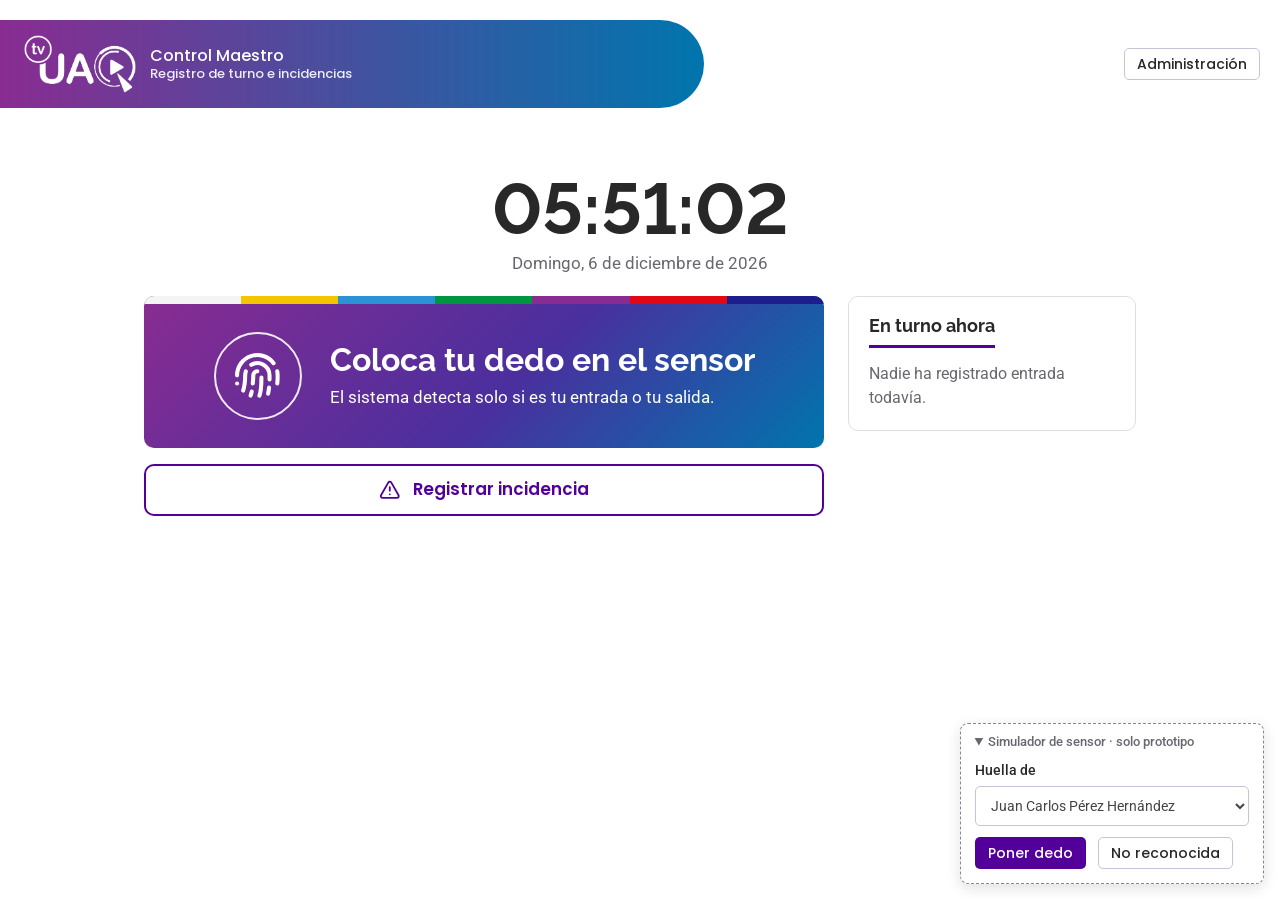
==== frontend/index.html @ 8e253eed "Initial commit" ====
<!doctype html>
<html lang="es">
  <head>
    <meta charset="utf-8" />
    <meta name="viewport" content="width=device-width, initial-scale=1" />
    <title>Registro de turno · Control Maestro TvUAQ</title>
    <link rel="icon" href="assets/img/logo_tvuaq.png" />
    <link rel="stylesheet" href="css/fonts.css" />
    <link rel="stylesheet" href="css/styles.css" />
  </head>
  <body>
    <div class="op">
      <header class="cab-sitio">
        <div class="barra">
          <div class="marca">
            <img class="marca__logo" src="assets/img/logo_tvuaq.png" alt="TvUAQ" />
            <span class="marca__texto">Control Maestro<small>Registro de turno e incidencias</small></span>
          </div>
        </div>
        <div class="cab-sitio__acciones">
          <a class="btn btn--secundario btn--chico" href="admin.html">Administración</a>
        </div>
      </header>

      <main class="op__principal">
        <section class="reloj" aria-label="Hora actual">
          <div class="reloj__hora" id="reloj" aria-live="off">--:--:--</div>
          <div class="reloj__fecha" id="fecha"></div>
        </section>

        <section class="accion-grande" aria-label="Registro">
          <div class="sensor-hero" id="sensor-card" role="status" aria-live="polite">
            <span class="sensor-hero__barras" aria-hidden="true"></span>
            <div class="sensor-hero__ico" id="sensor-ico"></div>
            <div>
              <h2 class="sensor-hero__titulo" id="sensor-titulo"></h2>
              <p class="sensor-hero__texto" id="sensor-texto"></p>
            </div>
          </div>
          <button class="gran-boton gran-boton--incidencia" id="btn-incidencia" type="button"></button>
        </section>

        <aside class="panel" aria-label="Personal en turno">
          <h2 class="panel__titulo">En turno ahora</h2>
          <ul class="en-turno" id="en-turno"></ul>
        </aside>
      </main>
    </div>

    <script src="js/core.js"></script>
    <script src="js/seed.js"></script>
    <script src="js/sensor.js"></script>
    <script src="js/ui.js"></script>
    <script src="js/operativa.js"></script>
  </body>
</html>
---- frontend/css/fonts.css ----
/* Fuentes del sitio tv.uaq.mx (Raleway, Roboto, Poppins · licencia OFL), copiadas en local para funcionar sin internet.
   Raleway y Roboto son fuentes variables: un solo archivo cubre todos los pesos. */
@font-face {
  font-family: 'Raleway';
  font-style: normal;
  font-weight: 600 800;
  font-display: swap;
  src: url('../assets/fonts/raleway.woff2') format('woff2');
}
@font-face {
  font-family: 'Roboto';
  font-style: normal;
  font-weight: 400 700;
  font-display: swap;
  src: url('../assets/fonts/roboto.woff2') format('woff2');
}
@font-face {
  font-family: 'Poppins';
  font-style: normal;
  font-weight: 500;
  font-display: swap;
  src: url('../assets/fonts/poppins-500.woff2') format('woff2');
}
@font-face {
  font-family: 'Poppins';
  font-style: normal;
  font-weight: 600;
  font-display: swap;
  src: url('../assets/fonts/poppins-600.woff2') format('woff2');
}
---- frontend/css/styles.css ----
/* Sistema de registro de incidencias · Control Maestro TvUAQ
   Identidad tomada de tv.uaq.mx: fondo blanco, texto #444, títulos #282828 (Raleway), cuerpo Roboto,
   navegación Poppins, acento #520099 y barra superior con degradado #892C91 → #0075AD.
   Sin dependencias externas ni fuentes remotas: debe funcionar sin internet. */

:root {
  --fondo: #ffffff;
  --texto: #444444;
  --titulo: #282828;
  --acento: #520099;
  --acento-hover: #570d98;
  --acento-vivo: #6c0abf;
  --magenta: #892c91;
  --azul: #0075ad;
  --noche: #060606;
  --degradado: linear-gradient(90deg, #892c91 0%, #0075ad 100%);

  --suave: #f8f5fc; /* tinte del acento, como el fondo de los títulos de sección del sitio */
  --linea: #e1dde8;
  --muted: #6a6670;
  --foco: #0075ad;

  --ok: #1b6e3c;
  --ok-bg: #e5f3ea;
  --warn: #805400;
  --warn-bg: #fff3d4;
  --err: #a8201a;
  --err-bg: #fbe9e8;
  --info: #0b5a85;
  --info-bg: #e3f1f8;

  --fuente: 'Roboto', system-ui, 'Segoe UI', Arial, sans-serif;
  --fuente-titulo: 'Raleway', 'Roboto', system-ui, sans-serif;
  --fuente-nav: 'Poppins', 'Roboto', system-ui, sans-serif;
}

*,
*::before,
*::after {
  box-sizing: border-box;
}
html {
  -webkit-text-size-adjust: 100%;
}
[hidden] {
  display: none !important;
}
body {
  margin: 0;
  background: var(--fondo);
  color: var(--texto);
  font-family: var(--fuente);
  font-size: 16px;
  line-height: 1.5;
}
h1,
h2,
h3,
p {
  margin: 0;
}
h1,
h2,
h3 {
  text-wrap: balance;
  font-variant-numeric: lining-nums;
  font-family: var(--fuente-titulo);
  color: var(--titulo);
  font-weight: 700;
}
button,
input,
select,
textarea {
  font: inherit;
  color: inherit;
}
a {
  color: var(--acento);
}
:focus-visible {
  outline: 3px solid var(--foco);
  outline-offset: 2px;
}
.ico {
  width: 1.25em;
  height: 1.25em;
  flex: none;
}
.solo-lectores {
  position: absolute;
  width: 1px;
  height: 1px;
  overflow: hidden;
  clip: rect(0 0 0 0);
}

/* ---------- Barra superior (la misma forma que la de tv.uaq.mx) ---------- */
.cab-sitio {
  display: flex;
  flex-wrap: wrap;
  align-items: center;
  justify-content: space-between;
  gap: 0.75rem 1rem;
  padding-right: 1.25rem;
}
.barra {
  display: flex;
  align-items: center;
  gap: 1.75rem;
  min-height: 5.5rem;
  padding: 0.5rem 2.5rem 0.5rem 1.5rem;
  background: var(--degradado);
  border-radius: 0 3.5rem 3.5rem 0;
  color: #fff;
}
.marca {
  display: flex;
  align-items: center;
  gap: 0.9rem;
  color: #fff;
  text-decoration: none;
}
.marca__logo {
  display: block;
  height: 3.6rem;
  width: auto;
  filter: brightness(0) invert(1); /* el logo oficial es gris: se ve blanco sobre el degradado, igual que en tv.uaq.mx */
}
.marca__texto {
  white-space: nowrap;
  font-family: var(--fuente-nav);
  font-weight: 500;
  font-size: 1rem;
  line-height: 1.25;
}
.marca small {
  display: block;
  font-size: 0.8125rem;
  opacity: 0.9;
}
.barra__links {
  display: flex;
  flex-wrap: nowrap;
  gap: 0.25rem 1.4rem;
  margin: 0;
  padding: 0;
  list-style: none;
}
.barra__links a {
  display: block;
  white-space: nowrap;
  padding: 0.3rem 0;
  border-bottom: 3px solid transparent;
  color: #fff;
  font-family: var(--fuente-nav);
  font-weight: 500;
  font-size: 1rem;
  text-decoration: none;
}
.barra__links a:hover {
  border-bottom-color: rgb(255 255 255 / 0.55);
}
.barra__links a[aria-current='page'] {
  border-bottom-color: #fff;
}
.cab-sitio__acciones {
  display: flex;
  flex-wrap: wrap;
  gap: 0.5rem;
  flex-shrink: 0;
  margin-left: auto;
}

/* ---------- Botones ---------- */
.btn {
  display: inline-flex;
  align-items: center;
  justify-content: center;
  gap: 0.5rem;
  min-height: 2.5rem;
  padding: 0.5rem 1.1rem;
  border: 1px solid transparent;
  border-radius: 5px;
  font-family: var(--fuente-nav);
  font-weight: 500;
  font-size: 0.9375rem;
  cursor: pointer;
  text-decoration: none;
  transition: background 0.15s, border-color 0.15s;
}
.btn:disabled {
  opacity: 0.5;
  cursor: not-allowed;
}
.btn--primario {
  background: var(--acento);
  color: #fff;
}
.btn--primario:hover:not(:disabled) {
  background: var(--acento-hover);
}
.btn--secundario {
  background: #fff;
  border-color: #c9c2d6;
  color: var(--titulo);
}
.btn--secundario:hover:not(:disabled) {
  background: var(--suave);
  border-color: var(--acento);
}
.btn--texto {
  background: transparent;
  color: var(--muted);
}
.btn--texto:hover:not(:disabled) {
  color: var(--titulo);
  background: var(--suave);
}
.btn--chico {
  min-height: 2rem;
  padding: 0.25rem 0.75rem;
  font-size: 0.875rem;
}
.btn--grande {
  min-height: 3.25rem;
  padding: 0.75rem 1.75rem;
  font-size: 1.0625rem;
}

/* ---------- Formularios ---------- */
.campo {
  display: grid;
  gap: 0.3rem;
  min-width: 0;
}
.campo__etiqueta {
  font-size: 0.9rem;
  font-weight: 500;
  color: var(--titulo);
}
.campo__etiqueta .req {
  color: var(--err);
}
.campo__ayuda {
  font-size: 0.8125rem;
  color: var(--muted);
}
.campo__error {
  font-size: 0.875rem;
  color: var(--err);
  font-weight: 500;
}
input[type='text'],
input[type='password'],
input[type='date'],
input[type='time'],
input[type='number'],
select,
textarea {
  width: 100%;
  min-height: 2.5rem;
  padding: 0.45rem 0.7rem;
  background: #fff;
  border: 1px solid #c9c2d6;
  border-radius: 5px;
}
input:hover,
select:hover,
textarea:hover {
  border-color: #9d8fb5;
}
textarea {
  min-height: 7rem;
  resize: vertical;
}
.campo--invalido input,
.campo--invalido select,
.campo--invalido textarea {
  border-color: var(--err);
}
.rejilla {
  display: grid;
  gap: 1rem;
  grid-template-columns: repeat(auto-fit, minmax(14rem, 1fr));
}
.acciones {
  display: flex;
  flex-wrap: wrap;
  gap: 0.75rem;
}
.acciones--centro {
  justify-content: center;
}
.acciones--fila {
  flex-wrap: nowrap;
  gap: 0.4rem;
}
.acciones--fila .btn {
  white-space: nowrap;
}

/* ---------- Insignias de estado ---------- */
.insignia {
  display: inline-block;
  padding: 0.1rem 0.5rem;
  border-radius: 4px;
  font-size: 0.8125rem;
  font-weight: 500;
  white-space: nowrap;
}
.insignia--ok {
  background: var(--ok-bg);
  color: var(--ok);
}
.insignia--warn {
  background: var(--warn-bg);
  color: var(--warn);
}
.insignia--err {
  background: var(--err-bg);
  color: var(--err);
}
.insignia--info {
  background: var(--info-bg);
  color: var(--info);
}
.insignia--neutra {
  background: #efecf3;
  color: var(--muted);
}

/* ---------- Título de sección (la línea con barra de acento viene de .section-title de tv.uaq.mx) ---------- */
.titulo-seccion h1,
.titulo-seccion h2 {
  position: relative;
  display: inline-block;
  padding-bottom: 0.9rem;
  margin-bottom: 0.6rem;
  font-size: 2rem;
  line-height: 1.15;
}
.titulo-seccion h1::before,
.titulo-seccion h2::before {
  content: '';
  position: absolute;
  left: 0;
  right: 0;
  bottom: 0.3rem;
  height: 1px;
  background: rgb(82 0 153 / 0.2);
}
.titulo-seccion h1::after,
.titulo-seccion h2::after {
  content: '';
  position: absolute;
  left: 0;
  bottom: 0.2rem;
  width: 4.4rem;
  height: 3px;
  background: var(--acento);
}
.titulo-seccion p {
  max-width: 48rem;
  color: var(--muted);
}

/* ---------- Modales ---------- */
dialog.modal {
  width: min(var(--ancho, 32rem), calc(100vw - 2rem));
  max-height: calc(100vh - 2rem);
  padding: 0;
  border: 1px solid var(--linea);
  border-radius: 10px;
  background: #fff;
  color: var(--texto);
  box-shadow: 0 12px 40px rgb(6 6 6 / 0.28);
  overflow: auto;
}
dialog.modal::backdrop {
  background: rgb(6 6 6 / 0.55);
}
.modal__cab {
  display: flex;
  align-items: center;
  justify-content: space-between;
  gap: 1rem;
  padding: 1rem 1.5rem;
  border-bottom: 3px solid var(--acento);
}
.modal__cab h2 {
  font-size: 1.3rem;
}
.modal__cuerpo {
  padding: 1.25rem 1.5rem;
  display: grid;
  gap: 1rem;
}
.modal__pie {
  padding: 0.9rem 1.5rem;
  border-top: 1px solid var(--linea);
  background: var(--suave);
  display: flex;
  justify-content: flex-end;
  flex-wrap: wrap;
  gap: 0.75rem;
}

/* Opciones del modal "Editar registro" */
.opciones-edicion {
  display: grid;
  gap: 0.5rem;
  margin: 0;
  padding: 0;
  border: 0;
}
.opcion-edicion {
  display: flex;
  gap: 0.6rem;
  align-items: flex-start;
  padding: 0.6rem 0.8rem;
  border: 1px solid var(--linea);
  border-radius: 5px;
  cursor: pointer;
}
.opcion-edicion:hover {
  border-color: var(--acento);
}
.opcion-edicion:has(input:checked) {
  border-color: var(--acento);
  background: var(--suave);
}
.opcion-edicion input {
  margin-top: 0.25rem;
}
.opcion-edicion small {
  display: block;
  font-size: 0.8125rem;
  color: var(--muted);
}

/* Pie del formulario de incidencias con el simulador de sensor a la vista */
.modal__pie--sim {
  justify-content: space-between;
  align-items: center;
}
.sim-linea {
  display: flex;
  flex-wrap: wrap;
  align-items: center;
  gap: 0.5rem 0.6rem;
}
.sim-linea__rotulo {
  flex-basis: 100%;
  font-size: 0.8125rem;
  color: var(--muted);
}
.sim-linea select {
  width: auto;
  min-width: 11rem;
  min-height: 2rem;
  padding-block: 0.2rem;
}

/* Avisos de resultado (visibles a distancia en el Control Maestro) */
.aviso {
  display: grid;
  gap: 0.8rem;
  justify-items: center;
  text-align: center;
  padding: 0 1.75rem 1.75rem;
  border-top: 8px solid var(--acento);
}
.aviso--exito {
  border-top-color: var(--ok);
}
.aviso--aviso {
  border-top-color: #c98a00;
}
.aviso--error {
  border-top-color: var(--err);
}
.aviso--info {
  border-top-color: var(--azul);
}
.aviso__icono {
  margin-top: 1.5rem;
  display: grid;
  place-items: center;
}
.aviso__icono .ico {
  width: 4rem;
  height: 4rem;
}
.aviso--exito .aviso__icono {
  color: var(--ok);
}
.aviso--aviso .aviso__icono {
  color: #b27800;
}
.aviso--error .aviso__icono {
  color: var(--err);
}
.aviso--info .aviso__icono {
  color: var(--azul);
}
.aviso__titulo {
  font-size: 2rem;
  line-height: 1.2;
}
.aviso__mensaje {
  font-size: 1.3rem;
}
.aviso__detalle {
  font-size: 1.05rem;
  color: var(--muted);
}
.aviso .btn {
  margin-top: 0.4rem;
}
.estado-entrada {
  margin-top: 0.2rem;
  padding: 0.3rem 0.9rem;
  font-size: 1.15rem;
}

/* Captura de huella (alta de operador) */
.huella {
  display: grid;
  gap: 1rem;
  justify-items: center;
  padding: 1.75rem 1.5rem 1.25rem;
}
.huella__titulo {
  font-size: 1.3rem;
}
.huella__sensor {
  display: grid;
  place-items: center;
  width: 7rem;
  height: 7rem;
  border: 2px solid var(--azul);
  border-radius: 50%;
  color: var(--azul);
}
.huella__sensor .ico {
  width: 3.75rem;
  height: 3.75rem;
}
.huella__sensor--ok {
  border-color: var(--ok);
  color: var(--ok);
}
.huella__sensor--error {
  border-color: var(--err);
  color: var(--err);
}
.huella__estado {
  min-height: 2.8em;
  text-align: center;
}

/* Pantalla operativa: el estado del sensor es lo principal. Cambia de color según lo que se espera. */
.sensor-hero {
  position: relative;
  display: flex;
  align-items: center;
  justify-content: center;
  gap: 1.75rem;
  min-height: 0;
  padding: 2.25rem 2rem 1.75rem;
  border-radius: 10px;
  overflow: hidden;
  background: linear-gradient(135deg, #892c91 0%, #4a2f9e 55%, #0075ad 100%);
  color: #fff;
}
/* Barras de color de la carta de ajuste de televisión (el personaje del sitio lleva una en la cabeza) */
.sensor-hero__barras {
  position: absolute;
  top: 0;
  left: 0;
  right: 0;
  height: 0.5rem;
  background: linear-gradient(
    90deg,
    #f4f4f4 0 14.28%,
    #f2c500 0 28.56%,
    #2a93d5 0 42.84%,
    #00963f 0 57.12%,
    #892c91 0 71.4%,
    #e30613 0 85.68%,
    #1d1d8c 0
  );
}
.sensor-hero__ico {
  flex: none;
  display: grid;
  place-items: center;
  width: 5.5rem;
  height: 5.5rem;
  border: 2px solid rgb(255 255 255 / 0.9);
  border-radius: 50%;
}
.sensor-hero__ico .ico {
  display: block;
  width: 58%;
  height: 58%;
}
.sensor-hero__titulo {
  font-size: 2rem;
  line-height: 1.15;
  color: #fff;
}
.sensor-hero__texto {
  margin-top: 0.4rem;
  font-size: 1.05rem;
  max-width: 30rem;
  text-wrap: balance;
}

/* Compacto: acceso administrativo */
.sensor-card {
  display: flex;
  align-items: center;
  gap: 1.1rem;
  padding: 1rem 1.25rem;
  border: 1px solid #cdbfe0;
  border-radius: 10px;
  background: var(--suave);
}
.sensor-card__ico {
  flex: none;
  color: var(--acento);
}
.sensor-card__ico .ico {
  display: block;
  width: 2.75rem;
  height: 2.75rem;
}
.sensor-card__titulo {
  font-size: 1.3rem;
  line-height: 1.2;
}
.sensor-card__texto {
  margin-top: 0.15rem;
  color: var(--muted);
}
.sensor-card[data-estado='error'] {
  border-color: var(--err);
  background: var(--err-bg);
}
.sensor-card[data-estado='error'] .sensor-card__ico {
  color: var(--err);
}
.sensor-pie {
  display: flex;
  align-items: center;
  gap: 0.75rem;
  padding: 0.75rem 1rem;
  border: 1px solid #a9d2e6;
  border-radius: 5px;
  background: var(--info-bg);
  color: var(--info);
  font-weight: 500;
}
.sensor-pie[data-tono='error'] {
  border-color: #e3a9a5;
  background: var(--err-bg);
  color: var(--err);
}
.sensor-pie__ico .ico {
  width: 1.75rem;
  height: 1.75rem;
}

/* Simulador de sensor (solo prototipo; en producción lo reemplaza el lector real) */
.sim {
  position: fixed;
  right: 1rem;
  bottom: 1rem;
  z-index: 200;
  width: min(19rem, calc(100vw - 2rem));
  background: #fff;
  border: 1px dashed #8b8497;
  border-radius: 8px;
  box-shadow: 0 4px 14px rgb(6 6 6 / 0.12);
  font-size: 0.9rem;
}
.sim summary {
  padding: 0.5rem 0.85rem;
  cursor: pointer;
  font-size: 0.8125rem;
  font-weight: 500;
  color: var(--muted);
}
.sim__cuerpo {
  display: grid;
  gap: 0.7rem;
  padding: 0 0.85rem 0.85rem;
}

/* Avisos tipo toast */
#toasts {
  position: fixed;
  left: 1rem;
  bottom: 1rem;
  z-index: 100;
  display: grid;
  gap: 0.5rem;
}
.toast {
  padding: 0.65rem 1rem;
  border-radius: 5px;
  font-weight: 500;
  background: var(--noche);
  color: #fff;
}
.toast--error {
  background: var(--err);
}

/* =========================================================
   INTERFAZ OPERATIVA
   ========================================================= */
.op {
  min-height: 100vh;
  display: grid;
  grid-template-rows: auto 1fr;
}
.op .cab-sitio {
  padding-top: 1.25rem;
}
.op .barra {
  width: min(100%, 44rem);
}
.op__principal {
  width: min(66rem, 100%);
  margin: 0 auto;
  padding: clamp(1rem, 7vh, 4.5rem) 2rem 2rem;
  display: grid;
  gap: 1.25rem 1.5rem;
  grid-template-columns: minmax(0, 1fr) minmax(15rem, 18rem);
  grid-template-rows: auto auto;
  align-content: start;
}
.reloj {
  grid-column: 1 / -1;
  text-align: center;
}
.reloj__hora {
  font-family: var(--fuente-titulo);
  font-size: clamp(3rem, 6vw, 4.5rem);
  font-weight: 700;
  line-height: 1.05;
  font-variant-numeric: lining-nums tabular-nums;
  color: var(--titulo);
}
.reloj__fecha {
  margin-top: 0.25rem;
  font-size: 1.05rem;
  color: var(--muted);
}
.reloj__fecha::first-letter {
  text-transform: uppercase;
}
.accion-grande {
  grid-column: 1;
  display: grid;
  grid-template-rows: auto auto;
  gap: 1rem;
}

.gran-boton {
  display: flex;
  align-items: center;
  justify-content: center;
  gap: 0.75rem;
  min-height: 3.25rem;
  padding: 0.6rem 1.25rem;
  border: 2px solid currentColor;
  border-radius: 10px;
  background: #fff;
  font-family: var(--fuente-nav);
  font-size: 1.05rem;
  font-weight: 600;
  cursor: pointer;
  transition: background 0.15s ease-out, color 0.15s ease-out;
}
.gran-boton .ico {
  width: 1.35rem;
  height: 1.35rem;
}
.gran-boton--incidencia {
  min-height: 3.25rem;
  color: var(--acento);
}
.gran-boton--incidencia:hover {
  background: var(--acento);
  color: #fff;
}
.panel {
  grid-column: 2;
  grid-row: 2;
  align-self: start;
  border: 1px solid var(--linea);
  border-radius: 10px;
  padding: 1rem 1.25rem 1.25rem;
}
.panel__titulo {
  display: inline-block;
  margin-bottom: 0.9rem;
  padding-bottom: 0.35rem;
  border-bottom: 3px solid var(--acento);
  font-size: 1.1rem;
}
.en-turno {
  list-style: none;
  margin: 0;
  padding: 0;
  display: grid;
  gap: 0.6rem;
}
.en-turno li {
  display: flex;
  justify-content: space-between;
  align-items: center;
  gap: 0.75rem;
  padding-bottom: 0.6rem;
  font-size: 1rem;
  border-bottom: 1px solid var(--linea);
}
.en-turno li:last-child {
  border: 0;
  padding: 0;
}
.en-turno small {
  display: block;
  color: var(--muted);
}
.vacio {
  color: var(--muted);
}
.vacio--caja {
  padding: 2rem 1rem;
  text-align: center;
  border: 1px dashed #c9c2d6;
  border-radius: 8px;
}

@media (max-width: 60rem) {
  .op__principal {
    grid-template-columns: 1fr;
    grid-template-rows: auto;
    min-height: 0;
    padding-inline: 1rem;
  }
  .panel,
  .accion-grande {
    grid-column: 1;
    grid-row: auto;
  }
  .sensor-hero {
    min-height: 0;
  }
}
@media (max-width: 32rem) {
  .sensor-hero {
    flex-direction: column;
    align-items: flex-start;
  }
}

/* =========================================================
   INTERFAZ ADMINISTRATIVA
   ========================================================= */
.sitio {
  min-height: 100vh;
  display: grid;
  grid-template-rows: auto 1fr auto;
}
.sitio > .cab-sitio {
  padding-top: 1.25rem;
}
.contenido {
  width: min(78rem, 100%);
  margin: 0 auto;
  padding: 2rem 1.5rem 3rem;
  display: grid;
  gap: 1.5rem;
  align-content: start;
  min-width: 0;
}
.cabecera {
  display: flex;
  flex-wrap: wrap;
  align-items: flex-start;
  justify-content: space-between;
  gap: 1rem;
}
.cabecera .titulo-seccion {
  flex: 1 1 24rem;
}
.tarjeta {
  background: #fff;
  border: 1px solid var(--linea);
  border-radius: 10px;
}
.tarjeta__cuerpo {
  padding: 1.25rem;
  display: grid;
  gap: 1rem;
}
.filtros {
  display: grid;
  gap: 1rem;
  grid-template-columns: repeat(auto-fit, minmax(11rem, 1fr));
  align-items: end;
}
.opciones {
  display: flex;
  gap: 1rem;
  flex-wrap: wrap;
  min-height: 2.5rem;
  align-items: center;
}
.opciones label {
  display: inline-flex;
  align-items: center;
  gap: 0.4rem;
  cursor: pointer;
}
.pie-sitio {
  display: flex;
  flex-wrap: wrap;
  align-items: center;
  justify-content: space-between;
  gap: 0.75rem 1.5rem;
  padding: 1.5rem clamp(1rem, 4vw, 3rem);
  background: var(--noche);
  color: #fff;
  font-size: 0.9rem;
}
.pie-sitio button {
  padding: 0;
  border: 0;
  background: none;
  color: #cdb8e6;
  text-decoration: underline;
  cursor: pointer;
}
.pie-sitio button:hover {
  color: #fff;
}

/* Acceso */
.acceso {
  width: min(30rem, 100%);
  margin: 0 auto;
  padding: 2.5rem 1.5rem 3rem;
  display: grid;
  gap: 1.25rem;
}
.separador {
  display: flex;
  align-items: center;
  gap: 0.75rem;
  color: var(--muted);
  font-size: 0.875rem;
}
.separador::before,
.separador::after {
  content: '';
  flex: 1;
  border-top: 1px solid var(--linea);
}
.acceso details summary {
  cursor: pointer;
  font-weight: 500;
  color: var(--acento);
  padding: 0.25rem 0;
}
.acceso form {
  display: grid;
  gap: 0.9rem;
  margin-top: 1rem;
}
.nota-proto {
  font-size: 0.875rem;
  color: var(--muted);
}

/* Tablas */
.tabla-envoltura {
  overflow-x: auto;
}
table.tabla {
  width: 100%;
  border-collapse: collapse;
  font-size: 0.9375rem;
}
.tabla th,
.tabla td {
  padding: 0.65rem 0.9rem;
  text-align: left;
  vertical-align: top;
  border-bottom: 1px solid var(--linea);
}
.tabla th {
  font-family: var(--fuente-titulo);
  font-weight: 700;
  color: var(--titulo);
  background: var(--suave);
  border-bottom: 2px solid var(--acento);
  white-space: nowrap;
}
.tabla td.num,
.tabla th.num {
  text-align: right;
  font-variant-numeric: tabular-nums;
}
.tabla tbody tr:last-child td {
  border-bottom: 0;
}
.tabla tbody tr:hover {
  background: #fcfbfd;
}
.tabla .nombre {
  font-weight: 500;
}
.tabla .horario div {
  white-space: nowrap;
}
.tabla a {
  font-weight: 500;
}
.tabla .obs {
  min-width: 16rem;
  max-width: 28rem;
}

/* Resumen individual */
.resumen {
  display: grid;
  gap: 0.75rem;
  grid-template-columns: repeat(auto-fit, minmax(9.5rem, 1fr));
}
.dato {
  padding: 0.8rem 1rem;
  border: 1px solid var(--linea);
  border-radius: 5px;
}
.dato__valor {
  font-family: var(--fuente-titulo);
  font-size: 1.75rem;
  font-weight: 700;
  line-height: 1.15;
  color: var(--titulo);
  font-variant-numeric: tabular-nums;
}
.dato__etiqueta {
  font-size: 0.875rem;
  color: var(--muted);
}
.dato--err {
  border-color: #e3a9a5;
  background: var(--err-bg);
}
.dato--err .dato__valor {
  color: var(--err);
}
.dato--warn {
  border-color: #e6cd8f;
  background: var(--warn-bg);
}
.dato--warn .dato__valor {
  color: var(--warn);
}
.seccion-rep {
  display: grid;
  gap: 0.6rem;
}
.seccion-rep h3 {
  font-size: 1.1rem;
}
.lista-fechas {
  display: flex;
  flex-wrap: wrap;
  gap: 0.4rem;
  margin: 0;
  padding: 0;
  list-style: none;
}
.lista-fechas li {
  padding: 0.1rem 0.6rem;
  border-radius: 4px;
  background: var(--err-bg);
  color: var(--err);
  font-weight: 500;
  font-size: 0.875rem;
}
.regla {
  font-size: 0.875rem;
  color: var(--muted);
}

/* Editor de horarios */
.turnos {
  display: grid;
  gap: 0.6rem;
}
.turno {
  display: grid;
  gap: 0.5rem;
  grid-template-columns: minmax(8rem, 1.2fr) 1fr 1fr auto;
  align-items: end;
}
.huella-estado {
  display: flex;
  align-items: center;
  gap: 0.75rem;
  flex-wrap: wrap;
}

@media (max-width: 52rem) {
  .cab-sitio {
    flex-direction: column;
    align-items: stretch;
    padding: 1rem 1rem 0 0;
  }
  .barra {
    flex-direction: column;
    align-items: flex-start;
    gap: 0.75rem;
    padding: 0.9rem 2rem 0.9rem 1.25rem;
    border-radius: 0 2rem 2rem 0;
  }
  .cab-sitio__acciones {
    padding-left: 1rem;
  }
  .turno {
    grid-template-columns: 1fr 1fr;
  }
  .turno > :first-child {
    grid-column: 1 / -1;
  }
}

/* =========================================================
   HOJA MEMBRETADA (PDF vía "Guardar como PDF" del diálogo de impresión)
   ========================================================= */
#hoja {
  display: none;
}
@page {
  size: letter;
  margin: 1.8cm 1.6cm 1.8cm;
}
@page apaisada {
  size: letter landscape;
  margin: 1.5cm 1.4cm 1.5cm;
}
@media print {
  #hoja.hoja--apaisada {
    page: apaisada;
  }
  body > *:not(#hoja) {
    display: none !important;
  }
  body {
    background: #fff;
    color: #000;
    font-size: 10.5pt;
  }
  #hoja {
    display: block;
    font-family: var(--fuente);
  }
  .hoja__membrete {
    display: flex;
    align-items: center;
    gap: 14pt;
    padding: 10pt 28pt 10pt 14pt;
    border-radius: 0 40pt 40pt 0;
    background: linear-gradient(90deg, #892c91, #0075ad) !important;
    color: #fff;
    -webkit-print-color-adjust: exact;
    print-color-adjust: exact;
  }
  .hoja__logo {
    height: 38pt;
    width: auto;
    filter: brightness(0) invert(1);
  }
  .hoja__institucion strong {
    display: block;
    font-family: var(--fuente-nav);
    font-size: 13pt;
    font-weight: 500;
  }
  .hoja__institucion span {
    font-size: 9.5pt;
    opacity: 0.9;
  }
  .hoja__titulo {
    margin: 16pt 0 4pt;
    font-size: 16pt;
    color: var(--acento);
  }
  .hoja__meta {
    margin-bottom: 12pt;
    color: #333;
  }
  .hoja__pie {
    margin-top: 18pt;
    padding-top: 6pt;
    border-top: 0.5pt solid #999;
    font-size: 8.5pt;
    color: #555;
  }
  #hoja table.tabla {
    font-size: 9pt;
    page-break-inside: auto;
  }
  #hoja tr {
    page-break-inside: avoid;
  }
  #hoja .tabla th {
    background: #efe9f6 !important;
    color: #000;
    -webkit-print-color-adjust: exact;
    print-color-adjust: exact;
  }
  #hoja .tabla th,
  #hoja .tabla td {
    padding: 4pt 6pt;
    border-bottom: 0.5pt solid #bbb;
  }
  #hoja a {
    color: inherit;
    text-decoration: none;
  }
  #hoja .tabla td.nombre {
    white-space: nowrap;
  }
  #hoja .seccion-rep {
    margin-top: 12pt;
    page-break-inside: avoid;
  }
  #hoja .resumen {
    grid-template-columns: repeat(6, 1fr);
    gap: 6pt;
  }
  #hoja .dato {
    padding: 6pt 8pt;
    border: 0.5pt solid #999;
  }
  #hoja .dato__valor {
    font-size: 14pt;
  }
  #hoja .insignia,
  #hoja .lista-fechas li {
    background: none !important;
    color: #000 !important;
    border: 0.5pt solid #777;
    padding: 0 4pt;
  }
}

@media (prefers-reduced-motion: reduce) {
  *,
  *::before,
  *::after {
    transition: none !important;
    animation: none !important;
  }
}
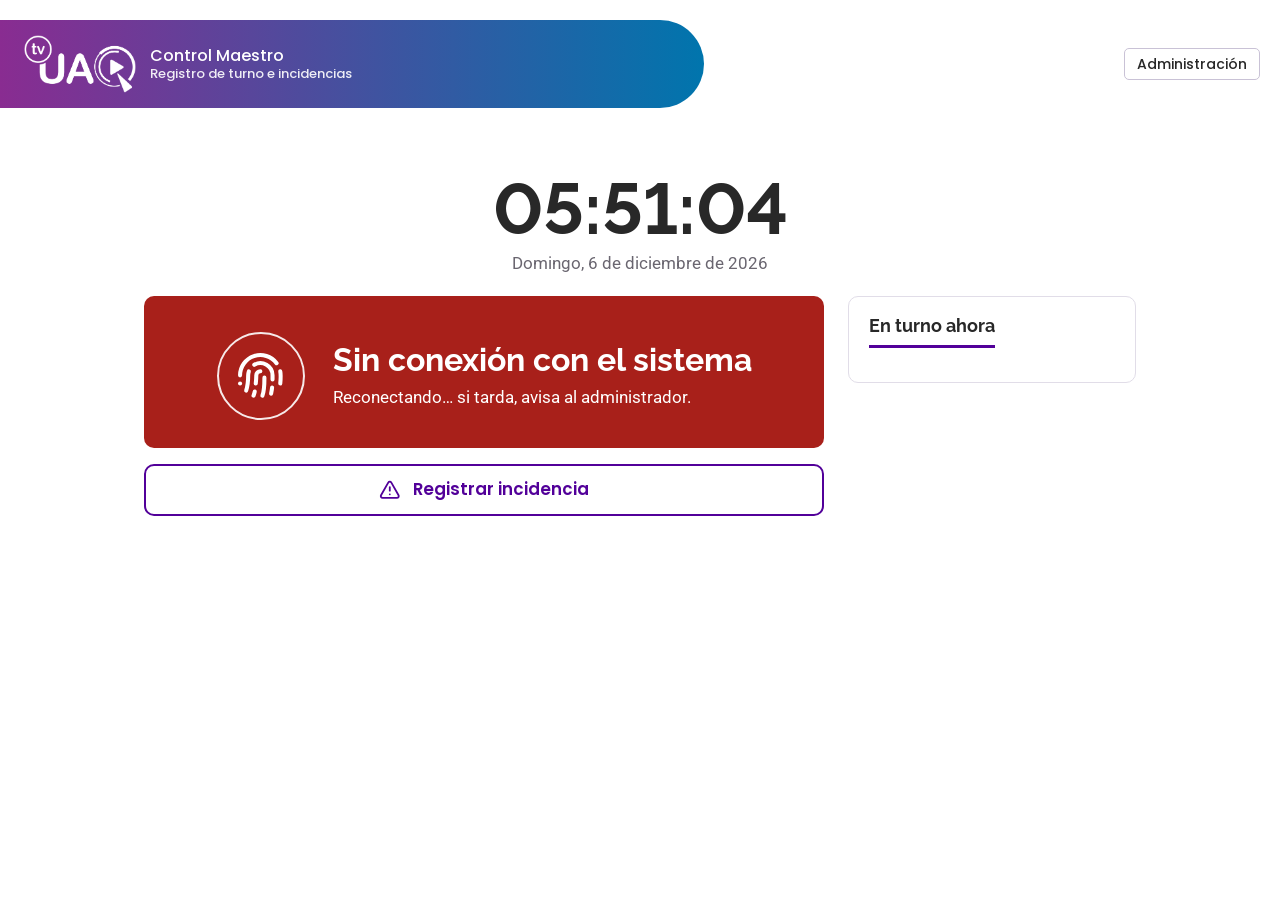
==== commit 79523358: "feat: conecta la interfaz operativa y de administración a la api" ====
--- a/frontend/index.html
+++ b/frontend/index.html
@@ -48,7 +48,7 @@
     </div>
 
     <script src="js/core.js"></script>
-    <script src="js/seed.js"></script>
+    <script src="js/api.js"></script>
     <script src="js/sensor.js"></script>
     <script src="js/ui.js"></script>
     <script src="js/operativa.js"></script>
--- a/frontend/css/styles.css
+++ b/frontend/css/styles.css
@@ -1274,3 +1274,40 @@
     animation: none !important;
   }
 }
+
+/* Conexión con el sistema perdida (pantalla operativa) */
+.sensor-hero[data-estado='error'] {
+  background: var(--err); /* texto blanco legible: rojo sólido en lugar del degradado morado */
+}
+.sensor-hero[data-estado='error'] .sensor-hero__barras {
+  display: none;
+}
+
+/* Formulario de incidencia listo para enviarse con la huella */
+.sensor-pie[data-tono='ok'] {
+  border-color: #9fcfb1;
+  background: var(--ok-bg);
+  color: var(--ok);
+}
+
+/* Operadores dados de baja */
+.fila-baja {
+  background: var(--warn-bg);
+}
+.fila-baja .nombre {
+  color: var(--muted);
+}
+
+/* Panel de demostración */
+.sim hr {
+  border: 0;
+  border-top: 1px solid #e3dfe9;
+  margin: 0.1rem 0;
+}
+.sim .acciones {
+  flex-wrap: wrap;
+}
+body:has(.sim) .sitio,
+body:has(.sim) .op {
+  padding-bottom: 5rem; /* el panel de demostración no tapa el final de las tablas */
+}
